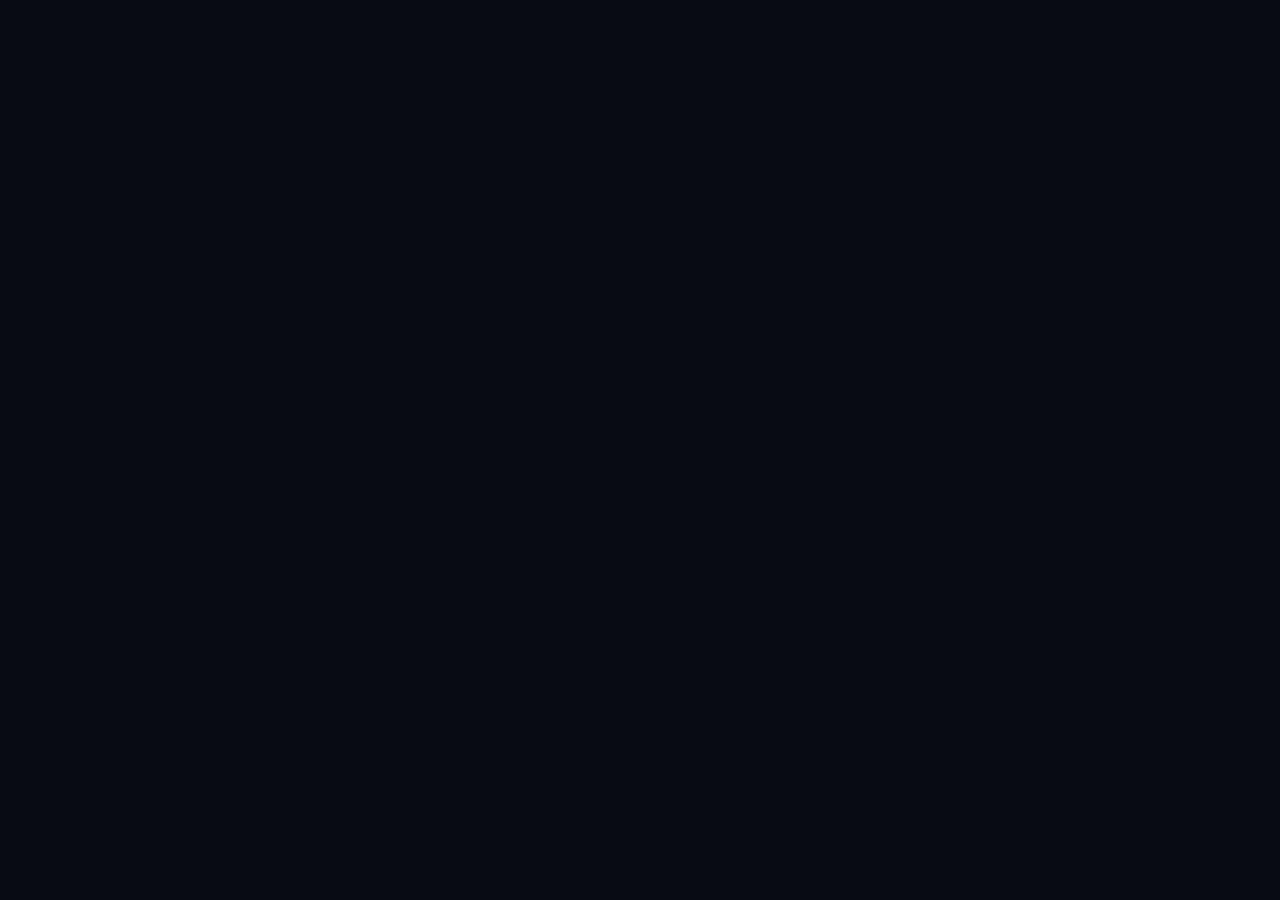
==== game.html @ c2edf34a "Add files via upload" ====
<!DOCTYPE html>
<html lang="ru">
<head>
<meta charset="utf-8">
<meta name="viewport" content="width=device-width, initial-scale=1, viewport-fit=cover">
<title>ОЧКАРИК · ночь</title>
<link rel="preconnect" href="https://fonts.googleapis.com">
<link rel="preconnect" href="https://fonts.gstatic.com" crossorigin>
<link href="https://fonts.googleapis.com/css2?family=Oswald:wght@400;600;700&family=JetBrains+Mono:wght@400;700&display=swap" rel="stylesheet">
<link rel="stylesheet" href="css/style.css">
</head>
<body>

<main data-page="game" class="pg-game">

  <div class="room">
    <div class="doorway">
      <div class="hall"><img class="silh" id="silh" src="assets/ochkarik.png" alt=""></div>
      <div class="door" id="door"></div>
    </div>
    <div class="slit" id="slitEl"></div>
    <div class="window"><span></span><span></span></div>
    <div class="blanket"></div>
  </div>

  <div class="hud">
    <div class="col">
      <div class="clock" id="clock">00:00</div>
      <div class="nightlbl">НОЧЬ <span id="nightN">1</span> · <span id="diffLbl">БЕССОННИЦА</span></div>
    </div>
    <div class="bars">
      <div class="bar"><b>СОН</b><i id="barSleep"></i></div>
      <div class="bar"><b>ПАНИКА</b><i id="barPanic"></i></div>
      <div class="bar"><b>БАТАРЕЯ</b><i id="barBatt"></i></div>
    </div>
  </div>

  <button class="menu-btn" id="menuBtn">ПАУЗА<small>ESC</small></button>

  <div class="cue" id="cue"></div>

  <div class="phone" id="phone">
    <div class="phone-body">
      <div class="urlbar"><span class="lock"></span><span class="u">nightwatch-tracker.app/live/ochkarik</span></div>
      <div class="app">
        <div class="app-top"><span>ТРЕКЕР</span><span class="live">В ЭФИРЕ</span></div>
        <div class="target">
          <img src="assets/ochkarik.png" alt="">
          <div><div class="tname">ОЧКАРИК</div><div class="tsub" id="tsub">В ПУТИ</div></div>
        </div>
        <div class="dist" id="distEl">— <small>М</small></div>
        <div class="track" id="trackEl"><i id="trackDot"></i></div>
        <div class="tlabels"><span>ТВОЙ ДОМ</span><span>ГОРОД</span></div>
        <div class="batt"><span id="battTxt">БАТАРЕЯ 100%</span><span id="phClock">03:12</span></div>
      </div>
      <div class="app dead">
        <div class="noise"></div>
        <p>СИГНАЛ ПОТЕРЯН<br><small>телефон разряжен — слушай</small></p>
      </div>
    </div>
  </div>

  <div class="lids" id="lids"></div>
  <div class="dream" id="dream"><span>СОН</span></div>
  <button class="wake" id="wakeBtn">ПРОСНУТЬСЯ<small>пробел или клик</small></button>
  <div class="red" id="red"></div>
  <div class="new-ach" id="newAch"><small>ДОСТИЖЕНИЕ</small><div id="newAchName"></div></div>

  <div class="controls">
    <button class="ctl" id="cSleep"><span>Спать</span><kbd>ПРОБЕЛ</kbd></button>
    <button class="ctl" id="cPhone"><span>Телефон</span><kbd>E</kbd></button>
    <button class="ctl" id="cDoor"><span>Дверь</span><kbd>Q</kbd></button>
  </div>

  <div class="scare" id="scare"><img src="assets/ochkarik.png" alt=""></div>

  <!-- пауза -->
  <div class="sheet mini" id="pauseSheet">
    <div class="sheet-h"><h2>ПАУЗА</h2><span class="eyebrow">ОН ЖДЁТ</span></div>
    <p class="why">Ночь остановлена. Если выйти в меню, эта ночь не засчитается.</p>
    <div class="sheet-btns">
      <button class="btn primary" id="pauseResume">Продолжить</button>
      <button class="btn" id="pauseAgain">Начать ночь заново</button>
      <button class="btn" data-go="menu">Выйти в меню</button>
    </div>
  </div>

  <!-- итог -->
  <div class="sheet" id="result">
    <div class="sheet-h"><h2 id="resTitle">6:00</h2><span class="eyebrow" id="resNight">НОЧЬ 1</span></div>
    <p class="why" id="resWhy"></p>
    <div class="stats" id="resStats"></div>
    <div class="sheet-btns">
      <button class="btn primary" id="resNext">Дальше</button>
      <button class="btn" id="resRetry">Переиграть ночь</button>
      <button class="btn" data-go="menu">Выйти в меню</button>
    </div>
  </div>

</main>

<script src="js/router.js"></script>
<script src="js/storage.js"></script>
<script src="js/guard.js"></script>
<script src="js/achievements.js"></script>
<script src="js/difficulty.js"></script>
<script src="js/audio.js"></script>
<script src="js/ui.js"></script>
<script src="js/game.js"></script>
<script src="js/pages.js"></script>
<script src="js/boot.js"></script>
</body>
</html>
---- css/style.css ----
:root{
  --night:#080a14;
  --wall:#161b30;
  --slit:#f2b33d;
  --slit-soft:rgba(242,179,61,.16);
  --blood:#c22a3a;
  --screen:#9ff0d8;
  --ink:#e8eaf2;
  --dim:#7c839c;
  --display:"Oswald","Arial Narrow",Impact,sans-serif;
  --mono:"JetBrains Mono",ui-monospace,Menlo,Consolas,monospace;
}
*{box-sizing:border-box;-webkit-tap-highlight-color:transparent}
html,body{height:100%;margin:0}
body{background:var(--night);color:var(--ink);font-family:var(--mono);overflow:hidden;user-select:none}
#app{position:fixed;inset:0;overflow:hidden}
[data-page]{position:absolute;inset:0;display:none;flex-direction:column}
[data-page].on{display:flex}
.pg-sheet{padding:20px 16px;overflow:auto;background:var(--night)}
.pg-sheet .sheet-btns{margin-top:auto}
.tamper{margin-top:10px;font-size:10px;color:var(--blood);letter-spacing:.14em;max-width:34ch}
.keys{display:grid;gap:1px;background:rgba(255,255,255,.07);border:1px solid rgba(255,255,255,.07);margin:18px 0}
.keys div{background:#080b16;padding:9px 12px;display:flex;gap:12px;align-items:center}
.keys kbd{font-family:var(--mono);font-size:10px;letter-spacing:.16em;color:var(--slit);min-width:64px}
.keys span{font-size:11px;color:var(--dim)}
.menu-btn{position:absolute;left:14px;bottom:74px;z-index:8;padding:7px 12px;font-size:9px;letter-spacing:.2em;
  border:1px solid rgba(232,234,242,.14);background:rgba(8,10,20,.72);color:var(--dim);transition:.14s}
.menu-btn small{display:block;font-size:8px;letter-spacing:.2em;color:#4a5170;margin-top:2px}
.menu-btn:hover,.menu-btn:focus-visible{border-color:var(--slit);color:var(--slit);outline:none}
.sheet.mini{background:rgba(6,8,16,.93);justify-content:center}
.sheet.mini .sheet-btns{margin-top:8px}
h1,h2{font-family:var(--display);font-weight:700;margin:0;letter-spacing:.04em}
.eyebrow{font-size:11px;letter-spacing:.34em;color:var(--dim);text-transform:uppercase}
button{font-family:var(--mono);color:inherit;background:none;border:0;cursor:pointer}

/* ---------------- МЕНЮ ---------------- */
[data-page="menu"]{align-items:center;justify-content:center;text-align:center;padding:20px;overflow:auto;
  background:radial-gradient(120% 80% at 50% 118%,rgba(242,179,61,.13),transparent 60%),var(--night)}
.menu-slit{position:absolute;left:50%;bottom:0;translate:-50% 0;width:min(420px,82vw);height:3px;
  background:var(--slit);filter:blur(1px);box-shadow:0 0 40px 14px var(--slit-soft);opacity:.9}
.face-menu{width:96px;image-rendering:pixelated;animation:breathe 5.5s ease-in-out infinite;margin-bottom:4px}
@keyframes breathe{0%,100%{transform:translateY(0) scale(1);filter:brightness(.38) saturate(.5)}
  50%{transform:translateY(-6px) scale(1.03);filter:brightness(.62) saturate(.8)}}
[data-page="menu"] h1{font-size:clamp(48px,15vw,128px);line-height:.86;text-shadow:0 0 60px rgba(194,42,58,.45)}
[data-page="menu"] h1 span{color:var(--blood)}
.tag{margin:8px 0 22px;font-size:11px;color:var(--dim);letter-spacing:.14em;max-width:38ch;line-height:1.8}
.diff{display:flex;flex-direction:column;gap:6px;width:min(320px,88vw);margin-bottom:16px}
.dbtn{padding:9px 14px;border:1px solid rgba(232,234,242,.12);background:rgba(232,234,242,.02);
  text-align:left;transition:.15s}
.dbtn b{font-size:12px;letter-spacing:.16em;font-weight:400;text-transform:uppercase}
.dbtn span{display:block;font-size:9px;color:var(--dim);letter-spacing:.08em;margin-top:3px}
.dbtn.on{border-color:var(--blood);background:rgba(194,42,58,.1)}
.dbtn.on b{color:var(--blood)}
.menu-btns{display:flex;flex-direction:column;gap:9px;width:min(320px,88vw)}
.btn{display:block;text-align:center;text-decoration:none;padding:12px 16px;border:1px solid rgba(232,234,242,.16);background:rgba(232,234,242,.03);
  font-size:12px;letter-spacing:.16em;text-transform:uppercase;transition:.16s}
.btn:hover,.btn:focus-visible{background:rgba(242,179,61,.1);border-color:var(--slit);color:#fff;outline:none}
.btn.primary{border-color:var(--slit);color:var(--slit);font-weight:700}
.btn.primary:hover{background:var(--slit);color:#0b0d18}
.best{margin-top:18px;font-size:10px;color:var(--dim);letter-spacing:.18em}

/* ---------------- КОМНАТА ---------------- */
[data-page="game"]{background:var(--night)}
.room{position:absolute;inset:0;overflow:hidden;
  background:linear-gradient(180deg,#0a0d1a 0%,var(--wall) 52%,#0b0e1c 100%)}
.doorway{position:absolute;left:50%;top:8%;translate:-50% 0;width:min(300px,52vw);height:64%;
  background:#04060d;border:2px solid #1e2540;border-bottom:0;
  box-shadow:inset 0 0 60px #000,0 0 90px rgba(0,0,0,.9)}
.hall{position:absolute;inset:0;background:radial-gradient(60% 50% at 50% 78%,#1a1f38,#03050b 74%)}
.silh{position:absolute;left:50%;bottom:0;translate:-50% 0;width:38%;opacity:0;
  image-rendering:pixelated;filter:brightness(.16) contrast(1.7);transition:opacity .5s,width .5s}
.door{position:absolute;inset:0;transform-origin:left center;
  background:linear-gradient(90deg,#131832,#1c2342 18%,#161c37 50%,#1c2342 82%,#131832);
  border-left:2px solid #242c52;transition:transform .34s cubic-bezier(.5,0,.2,1);
  transform:perspective(700px) rotateY(-86deg)}
.door.shut{transform:perspective(700px) rotateY(0)}
.door::after{content:"";position:absolute;right:12%;top:50%;width:9px;height:9px;border-radius:50%;
  background:#5a628c;box-shadow:0 0 8px rgba(0,0,0,.8)}
.door.knock{animation:knock .16s 3}
@keyframes knock{50%{transform:perspective(700px) rotateY(0) translateX(3px)}}
.slit{position:absolute;left:50%;translate:-50% 0;top:72%;width:min(300px,52vw);height:4px;
  background:var(--slit);opacity:.5;filter:blur(1.5px);box-shadow:0 0 34px 10px var(--slit-soft);transition:opacity .3s}
.slit.bright{opacity:1}
.slit.flick{animation:flick .12s 6}
@keyframes flick{50%{opacity:.05}}
.window{position:absolute;right:4%;top:14%;width:min(96px,18vw);height:24%;border:2px solid #1b2138;
  background:linear-gradient(180deg,#0f1striped,#0b1020);background:linear-gradient(180deg,#141a30,#0b1020);
  display:grid;grid-template-columns:1fr 1fr;gap:2px;padding:2px;opacity:.75}
.window span{background:radial-gradient(80% 60% at 50% 20%,rgba(120,150,220,.14),transparent)}
.blanket{position:absolute;left:-6%;right:-6%;bottom:-4%;height:34%;border-radius:46% 54% 0 0/26% 22% 0 0;
  background:linear-gradient(180deg,#242a4a,#141830 60%,#0b0e1c);box-shadow:0 -22px 60px rgba(0,0,0,.75)}
.blanket::before{content:"";position:absolute;inset:8% 12% auto;height:2px;background:rgba(255,255,255,.05)}

/* ---------------- HUD ---------------- */
.hud{position:absolute;left:0;right:0;top:0;padding:12px 14px;display:flex;gap:12px;z-index:6;pointer-events:none}
.hud .col{flex:1;min-width:0}
.clock{font-family:var(--display);font-size:28px;line-height:1;letter-spacing:.06em}
.nightlbl{font-size:9px;letter-spacing:.24em;color:var(--dim);margin-top:4px}
.bars{display:flex;flex-direction:column;gap:7px;width:min(180px,40vw)}
.bar b{display:block;font-size:8px;font-weight:400;letter-spacing:.26em;color:var(--dim);margin-bottom:3px}
.bar i{display:block;height:5px;background:rgba(255,255,255,.08);position:relative;overflow:hidden}
.bar i::after{content:"";position:absolute;inset:0 auto 0 0;width:var(--v,100%);background:var(--c,#fff);transition:width .12s linear}
.cue{position:absolute;left:50%;top:40%;translate:-50% 0;z-index:12;font-size:12px;letter-spacing:.12em;
  color:#cfd4e6;text-shadow:0 2px 12px #000;opacity:0;transition:opacity .25s;text-align:center;
  pointer-events:none;padding:0 18px;max-width:90vw}
.cue.on{opacity:.94}

/* ---------------- УПРАВЛЕНИЕ ---------------- */
.controls{position:absolute;left:0;right:0;bottom:0;z-index:8;display:flex;gap:8px;padding:12px;
  padding-bottom:max(12px,env(safe-area-inset-bottom))}
.ctl{flex:1;padding:13px 6px;border:1px solid rgba(232,234,242,.14);background:rgba(8,10,20,.75);
  backdrop-filter:blur(6px);font-size:11px;letter-spacing:.12em;text-transform:uppercase;transition:.14s;line-height:1.5}
.ctl kbd{display:block;font-size:9px;color:var(--dim);letter-spacing:.2em;margin-top:3px;font-family:var(--mono)}
.ctl:hover,.ctl:focus-visible{border-color:var(--slit);color:#fff;outline:none}
.ctl.act{border-color:var(--slit);color:var(--slit);background:rgba(242,179,61,.12)}
.ctl:disabled{opacity:.35;cursor:default}

/* ---------------- ТЕЛЕФОН ---------------- */
.phone{position:absolute;left:50%;bottom:0;translate:-50% 0;width:min(268px,74vw);z-index:7;
  transform:translateY(104%);transition:transform .3s cubic-bezier(.4,0,.2,1)}
.phone.up{transform:translateY(4%)}
.phone-body{background:#05070e;border:2px solid #262d4c;border-bottom:0;border-radius:22px 22px 0 0;
  padding:10px 10px 18px;box-shadow:0 -14px 50px rgba(0,0,0,.9)}
.urlbar{display:flex;align-items:center;gap:6px;background:#10152a;border-radius:6px;padding:5px 8px;margin-bottom:8px}
.urlbar .lock{width:7px;height:7px;border:1.5px solid var(--dim);border-radius:2px;flex-shrink:0}
.urlbar .u{font-size:9.5px;color:#aeb6d4;letter-spacing:.02em;white-space:nowrap;overflow:hidden;text-overflow:ellipsis}
.app{background:#080b16;border:1px solid #1b2240;padding:10px}
.app.dead{display:none;text-align:center;padding:22px 10px;position:relative;overflow:hidden}
.app.dead p{margin:0;font-size:11px;letter-spacing:.2em;color:#4d5578;line-height:2;position:relative}
.app.dead p small{font-size:9px;letter-spacing:.1em;color:#343b5c}
.noise{position:absolute;inset:0;opacity:.5;
  background:repeating-linear-gradient(0deg,rgba(255,255,255,.05) 0 1px,transparent 1px 3px);
  animation:roll 1.4s linear infinite}
@keyframes roll{to{transform:translateY(6px)}}
.phone.off .app:not(.dead){display:none}
.phone.off .app.dead{display:block}
.app-top{display:flex;justify-content:space-between;align-items:center;font-size:8px;letter-spacing:.24em;color:var(--dim);margin-bottom:8px}
.live{color:var(--blood);display:flex;align-items:center;gap:4px}
.live::before{content:"";width:5px;height:5px;border-radius:50%;background:var(--blood);animation:blink 1.1s steps(1) infinite}
@keyframes blink{50%{opacity:.15}}
.target{display:flex;gap:9px;align-items:center}
.target img{width:44px;image-rendering:pixelated;border:1px solid #232a4a;background:#0d1226}
.tname{font-size:11px;letter-spacing:.14em;color:#c9cee2}
.tsub{font-size:8px;letter-spacing:.2em;color:var(--dim);margin-top:3px}
.dist{font-family:var(--display);font-size:42px;line-height:.9;color:var(--screen);margin-top:10px;
  text-shadow:0 0 22px rgba(159,240,216,.35)}
.dist small{font-family:var(--mono);font-size:11px;color:var(--dim);letter-spacing:.2em;margin-left:5px}
.dist.warn{color:var(--blood);text-shadow:0 0 24px rgba(194,42,58,.5)}
.dist .inflat{font-family:var(--mono);font-size:15px;color:var(--blood);letter-spacing:.16em}
.track{height:3px;background:#161c34;margin-top:10px;position:relative}
.track i{position:absolute;top:-3px;width:9px;height:9px;background:var(--screen);border-radius:50%;
  transition:left .2s linear;box-shadow:0 0 12px var(--screen)}
.track.warn i{background:var(--blood);box-shadow:0 0 12px var(--blood)}
.tlabels{display:flex;justify-content:space-between;font-size:7px;letter-spacing:.2em;color:var(--dim);margin-top:5px}
.batt{display:flex;justify-content:space-between;font-size:8px;color:var(--dim);letter-spacing:.16em;margin-top:9px}

/* ---------------- СОСТОЯНИЯ ---------------- */
.lids{position:absolute;inset:0;z-index:9;pointer-events:none}
.lids::before,.lids::after{content:"";position:absolute;left:0;right:0;height:0;background:#04050b;transition:height .45s ease}
.lids::before{top:0}
.lids::after{bottom:0}
.lids.shut::before,.lids.shut::after{height:52%}
.dream{position:absolute;inset:0;z-index:9;background:#04050b;opacity:0;transition:opacity .45s;
  pointer-events:none;display:flex;align-items:center;justify-content:center}
.dream.on{opacity:.92}
.dream span{font-size:11px;letter-spacing:.4em;color:#39406a}
.wake{position:absolute;left:50%;top:50%;translate:-50% -50%;z-index:13;display:none;
  width:min(190px,54vw);aspect-ratio:1;border-radius:50%;border:1px solid rgba(242,179,61,.55);
  background:rgba(242,179,61,.07);color:var(--slit);font-size:13px;letter-spacing:.22em;
  animation:pulse 2.1s ease-in-out infinite}
.wake.on{display:block}
.wake small{display:block;font-size:9px;letter-spacing:.12em;color:var(--dim);margin-top:8px}
@keyframes pulse{0%,100%{box-shadow:0 0 0 0 rgba(242,179,61,.16);opacity:.8}
  50%{box-shadow:0 0 0 18px rgba(242,179,61,0);opacity:1}}
.red{position:absolute;inset:0;z-index:10;pointer-events:none;opacity:0;transition:opacity .3s;
  background:radial-gradient(120% 90% at 50% 50%,transparent 28%,rgba(194,42,58,.85) 100%)}
.scare{position:absolute;inset:0;z-index:20;display:none;align-items:center;justify-content:center;background:var(--blood)}
.scare.on{display:flex;animation:flash .09s steps(2) infinite}
@keyframes flash{50%{background:#0a0c16}}
.scare img{width:min(78vw,460px);image-rendering:pixelated;animation:shake .07s infinite}
@keyframes shake{0%{transform:translate(0,0) scale(1)}25%{transform:translate(-9px,7px) scale(1.06)}
  50%{transform:translate(8px,-6px) scale(1.01)}75%{transform:translate(-5px,-8px) scale(1.05)}}
.new-ach{position:absolute;left:50%;top:14%;translate:-50% 0;z-index:25;background:rgba(8,10,20,.94);
  border:1px solid var(--slit);padding:10px 16px;text-align:center;opacity:0;transition:opacity .4s;
  pointer-events:none;max-width:86vw}
.new-ach.on{opacity:1}
.new-ach small{font-size:8px;letter-spacing:.3em;color:var(--slit)}
.new-ach div{font-size:12px;letter-spacing:.1em;margin-top:5px}

/* ---------------- ЛИСТЫ ---------------- */
.sheet{position:absolute;inset:0;background:rgba(6,8,16,.96);z-index:30;display:none;
  flex-direction:column;padding:20px 16px;overflow:auto}
.sheet.on{display:flex}
.sheet-h{display:flex;justify-content:space-between;align-items:baseline;margin-bottom:16px;flex-shrink:0;gap:10px}
.sheet h2{font-size:clamp(28px,8vw,50px);line-height:.9}
.sheet h2.bad{color:var(--blood)}
.stats{display:grid;grid-template-columns:repeat(auto-fit,minmax(112px,1fr));gap:1px;
  background:rgba(255,255,255,.08);border:1px solid rgba(255,255,255,.08);margin-bottom:18px}
.stat{background:#080b16;padding:10px 12px}
.stat b{display:block;font-family:var(--display);font-size:21px;font-weight:600}
.stat span{font-size:9px;letter-spacing:.2em;color:var(--dim)}
.why{font-size:12px;line-height:1.8;color:#b9c0d8;margin:0 0 18px;max-width:52ch}
.ach-list{display:flex;flex-direction:column;gap:1px;background:rgba(255,255,255,.07);
  border:1px solid rgba(255,255,255,.07);margin-bottom:18px}
.ach{background:#080b16;padding:10px 12px;display:flex;gap:11px;align-items:flex-start;opacity:.45}
.ach.got{opacity:1;background:#0c1020}
.ach .mk{font-family:var(--display);font-size:15px;color:#2b3252;width:18px;flex-shrink:0;text-align:center}
.ach.got .mk{color:var(--slit)}
.ach b{font-size:11px;letter-spacing:.14em;display:block;margin-bottom:3px;font-weight:400}
.ach.got b{color:var(--slit)}
.ach p{margin:0;font-size:10px;color:var(--dim);line-height:1.6}
.helptxt{font-size:12px;line-height:2;color:#b9c0d8;max-width:56ch}
.helptxt b{color:var(--slit);font-weight:400}
.sheet-btns{display:flex;gap:8px;flex-wrap:wrap;margin-top:auto;padding-top:16px}
.sheet-btns .btn{flex:1;min-width:120px}
@media (prefers-reduced-motion:reduce){*{animation-duration:.01ms!important;transition-duration:.05s!important}}
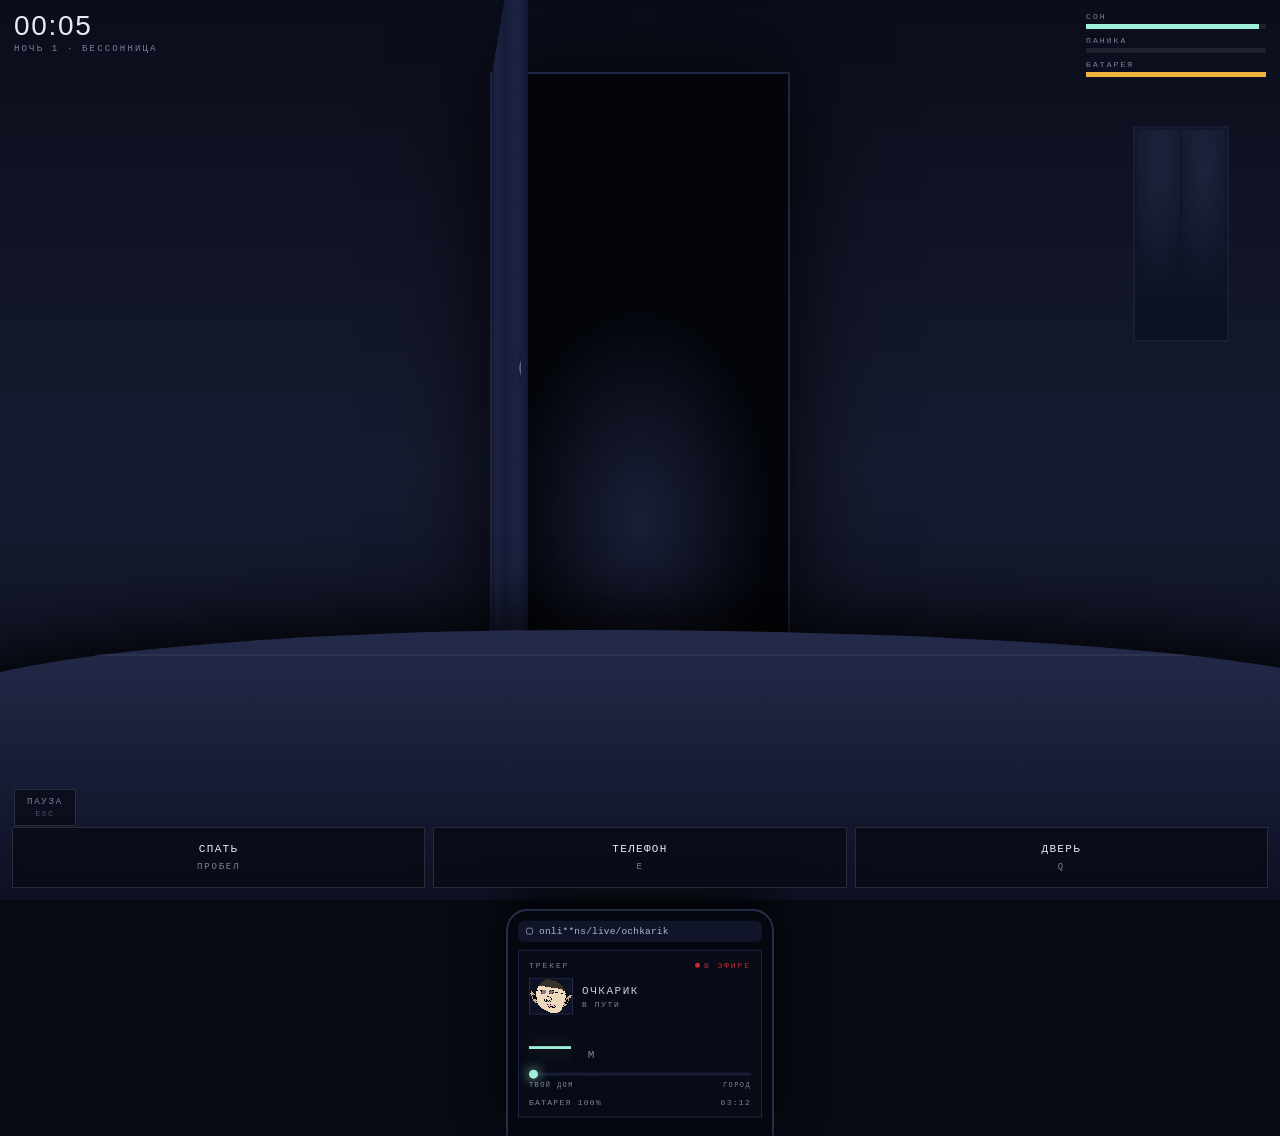
==== commit 40ccd70e: "Update URL in game.html" ====
--- a/game.html
+++ b/game.html
@@ -41,7 +41,7 @@
 
   <div class="phone" id="phone">
     <div class="phone-body">
-      <div class="urlbar"><span class="lock"></span><span class="u">nightwatch-tracker.app/live/ochkarik</span></div>
+      <div class="urlbar"><span class="lock"></span><span class="u">onli**ns/live/ochkarik</span></div>
       <div class="app">
         <div class="app-top"><span>ТРЕКЕР</span><span class="live">В ЭФИРЕ</span></div>
         <div class="target">
